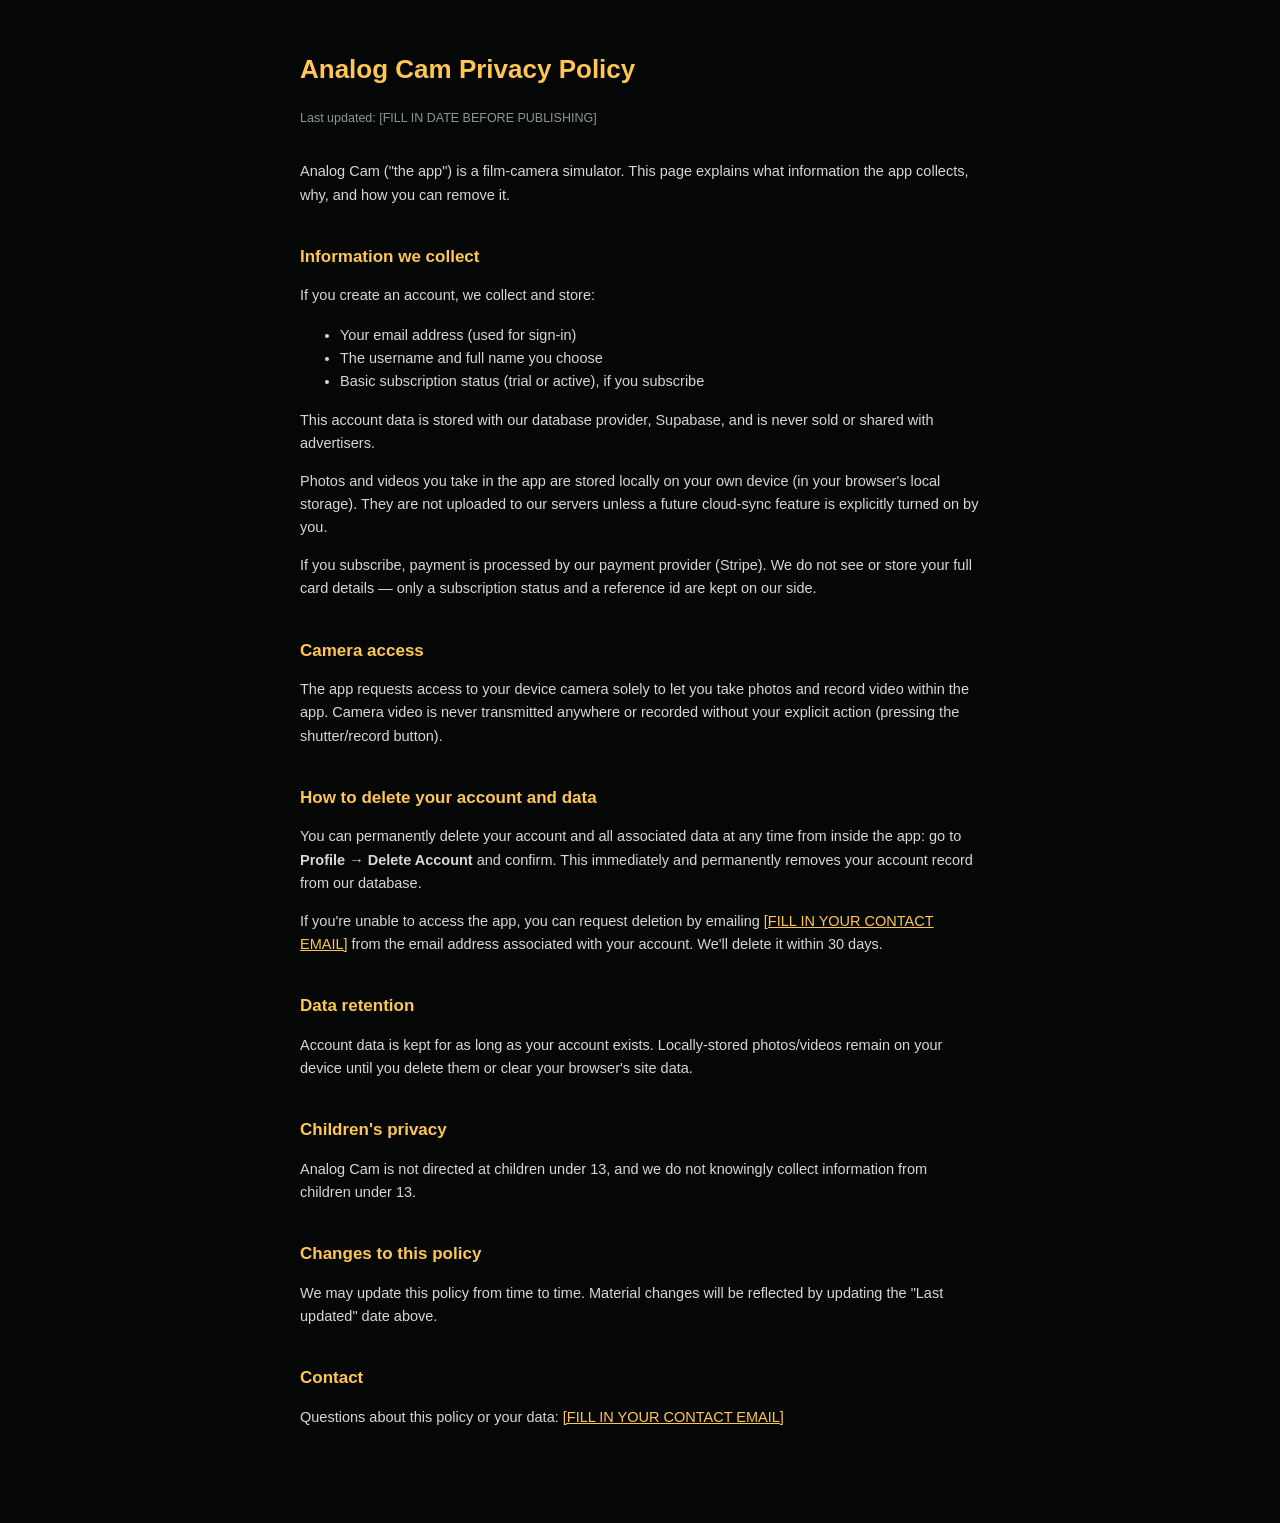
==== privacy.html @ 6237b558 "Add files via upload" ====
<!doctype html>
<html lang="en">
<head>
<meta charset="UTF-8" />
<meta name="viewport" content="width=device-width, initial-scale=1" />
<title>Privacy Policy — Analog Cam</title>
<style>
  body{background:#050706;color:#f2f2f2;font-family:-apple-system,BlinkMacSystemFont,"Segoe UI",Arial,sans-serif;max-width:680px;margin:0 auto;padding:32px 20px 80px;line-height:1.6}
  h1{color:#FFC653;font-size:26px}
  h2{color:#FFC653;font-size:17px;margin-top:36px}
  a{color:#FFC653}
  p,li{color:#d6d6d6;font-size:14.5px}
  .updated{color:#8f9694;font-size:12.5px;margin-bottom:32px}
  code{background:#101616;padding:1px 6px;border-radius:4px;font-size:13px}
</style>
</head>
<body>
  <h1>Analog Cam Privacy Policy</h1>
  <p class="updated">Last updated: [FILL IN DATE BEFORE PUBLISHING]</p>

  <p>Analog Cam ("the app") is a film-camera simulator. This page explains what
  information the app collects, why, and how you can remove it.</p>

  <h2>Information we collect</h2>
  <p>If you create an account, we collect and store:</p>
  <ul>
    <li>Your email address (used for sign-in)</li>
    <li>The username and full name you choose</li>
    <li>Basic subscription status (trial or active), if you subscribe</li>
  </ul>
  <p>This account data is stored with our database provider, Supabase, and is
  never sold or shared with advertisers.</p>

  <p>Photos and videos you take in the app are stored locally on your own
  device (in your browser's local storage). They are not uploaded to our
  servers unless a future cloud-sync feature is explicitly turned on by
  you.</p>

  <p>If you subscribe, payment is processed by our payment provider (Stripe).
  We do not see or store your full card details — only a subscription status
  and a reference id are kept on our side.</p>

  <h2>Camera access</h2>
  <p>The app requests access to your device camera solely to let you take
  photos and record video within the app. Camera video is never transmitted
  anywhere or recorded without your explicit action (pressing the
  shutter/record button).</p>

  <h2 id="delete-account">How to delete your account and data</h2>
  <p>You can permanently delete your account and all associated data at any
  time from inside the app: go to <b>Profile → Delete Account</b> and confirm.
  This immediately and permanently removes your account record from our
  database.</p>
  <p>If you're unable to access the app, you can request deletion by emailing
  <a href="mailto:[FILL IN YOUR CONTACT EMAIL]">[FILL IN YOUR CONTACT EMAIL]</a>
  from the email address associated with your account. We'll delete it within
  30 days.</p>

  <h2>Data retention</h2>
  <p>Account data is kept for as long as your account exists. Locally-stored
  photos/videos remain on your device until you delete them or clear your
  browser's site data.</p>

  <h2>Children's privacy</h2>
  <p>Analog Cam is not directed at children under 13, and we do not knowingly
  collect information from children under 13.</p>

  <h2>Changes to this policy</h2>
  <p>We may update this policy from time to time. Material changes will be
  reflected by updating the "Last updated" date above.</p>

  <h2>Contact</h2>
  <p>Questions about this policy or your data:
  <a href="mailto:[FILL IN YOUR CONTACT EMAIL]">[FILL IN YOUR CONTACT EMAIL]</a></p>
</body>
</html>
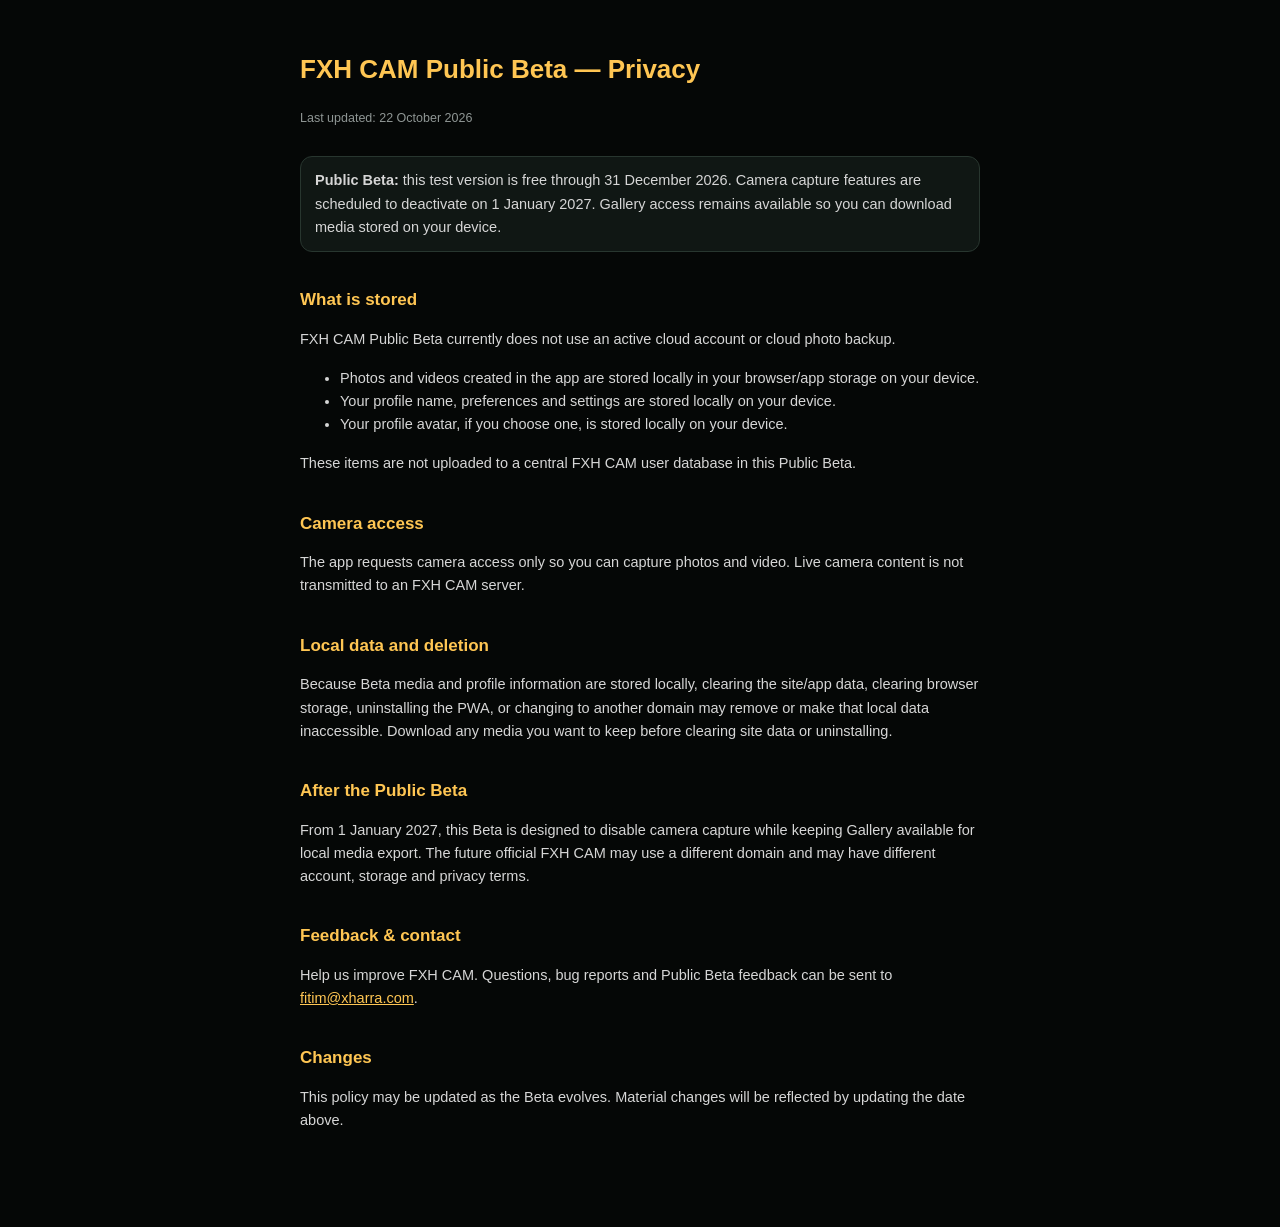
==== commit 6c7ec5c0: "Add files via upload" ====
--- a/privacy.html
+++ b/privacy.html
@@ -3,74 +3,40 @@
 <head>
 <meta charset="UTF-8" />
 <meta name="viewport" content="width=device-width, initial-scale=1" />
-<title>Privacy Policy — Analog Cam</title>
+<title>Privacy — FXH CAM Public Beta</title>
 <style>
   body{background:#050706;color:#f2f2f2;font-family:-apple-system,BlinkMacSystemFont,"Segoe UI",Arial,sans-serif;max-width:680px;margin:0 auto;padding:32px 20px 80px;line-height:1.6}
-  h1{color:#FFC653;font-size:26px}
-  h2{color:#FFC653;font-size:17px;margin-top:36px}
-  a{color:#FFC653}
-  p,li{color:#d6d6d6;font-size:14.5px}
-  .updated{color:#8f9694;font-size:12.5px;margin-bottom:32px}
-  code{background:#101616;padding:1px 6px;border-radius:4px;font-size:13px}
+  h1,h2{color:#FFC653} h1{font-size:26px} h2{font-size:17px;margin-top:34px}
+  a{color:#FFC653} p,li{color:#d6d6d6;font-size:14.5px}.updated{color:#8f9694;font-size:12.5px;margin-bottom:28px}.note{background:#101714;border:1px solid #28362f;padding:12px 14px;border-radius:12px}
 </style>
 </head>
 <body>
-  <h1>Analog Cam Privacy Policy</h1>
-  <p class="updated">Last updated: [FILL IN DATE BEFORE PUBLISHING]</p>
+  <h1>FXH CAM Public Beta — Privacy</h1>
+  <p class="updated">Last updated: 22 October 2026</p>
+  <p class="note"><b>Public Beta:</b> this test version is free through 31 December 2026. Camera capture features are scheduled to deactivate on 1 January 2027. Gallery access remains available so you can download media stored on your device.</p>
 
-  <p>Analog Cam ("the app") is a film-camera simulator. This page explains what
-  information the app collects, why, and how you can remove it.</p>
-
-  <h2>Information we collect</h2>
-  <p>If you create an account, we collect and store:</p>
+  <h2>What is stored</h2>
+  <p>FXH CAM Public Beta currently does not use an active cloud account or cloud photo backup.</p>
   <ul>
-    <li>Your email address (used for sign-in)</li>
-    <li>The username and full name you choose</li>
-    <li>Basic subscription status (trial or active), if you subscribe</li>
+    <li>Photos and videos created in the app are stored locally in your browser/app storage on your device.</li>
+    <li>Your profile name, preferences and settings are stored locally on your device.</li>
+    <li>Your profile avatar, if you choose one, is stored locally on your device.</li>
   </ul>
-  <p>This account data is stored with our database provider, Supabase, and is
-  never sold or shared with advertisers.</p>
-
-  <p>Photos and videos you take in the app are stored locally on your own
-  device (in your browser's local storage). They are not uploaded to our
-  servers unless a future cloud-sync feature is explicitly turned on by
-  you.</p>
-
-  <p>If you subscribe, payment is processed by our payment provider (Stripe).
-  We do not see or store your full card details — only a subscription status
-  and a reference id are kept on our side.</p>
+  <p>These items are not uploaded to a central FXH CAM user database in this Public Beta.</p>
 
   <h2>Camera access</h2>
-  <p>The app requests access to your device camera solely to let you take
-  photos and record video within the app. Camera video is never transmitted
-  anywhere or recorded without your explicit action (pressing the
-  shutter/record button).</p>
+  <p>The app requests camera access only so you can capture photos and video. Live camera content is not transmitted to an FXH CAM server.</p>
 
-  <h2 id="delete-account">How to delete your account and data</h2>
-  <p>You can permanently delete your account and all associated data at any
-  time from inside the app: go to <b>Profile → Delete Account</b> and confirm.
-  This immediately and permanently removes your account record from our
-  database.</p>
-  <p>If you're unable to access the app, you can request deletion by emailing
-  <a href="mailto:[FILL IN YOUR CONTACT EMAIL]">[FILL IN YOUR CONTACT EMAIL]</a>
-  from the email address associated with your account. We'll delete it within
-  30 days.</p>
+  <h2>Local data and deletion</h2>
+  <p>Because Beta media and profile information are stored locally, clearing the site/app data, clearing browser storage, uninstalling the PWA, or changing to another domain may remove or make that local data inaccessible. Download any media you want to keep before clearing site data or uninstalling.</p>
 
-  <h2>Data retention</h2>
-  <p>Account data is kept for as long as your account exists. Locally-stored
-  photos/videos remain on your device until you delete them or clear your
-  browser's site data.</p>
+  <h2>After the Public Beta</h2>
+  <p>From 1 January 2027, this Beta is designed to disable camera capture while keeping Gallery available for local media export. The future official FXH CAM may use a different domain and may have different account, storage and privacy terms.</p>
 
-  <h2>Children's privacy</h2>
-  <p>Analog Cam is not directed at children under 13, and we do not knowingly
-  collect information from children under 13.</p>
+  <h2>Feedback & contact</h2>
+  <p>Help us improve FXH CAM. Questions, bug reports and Public Beta feedback can be sent to <a href="mailto:fitim@xharra.com?subject=FXH%20CAM%20Public%20Beta%20Feedback">fitim@xharra.com</a>.</p>
 
-  <h2>Changes to this policy</h2>
-  <p>We may update this policy from time to time. Material changes will be
-  reflected by updating the "Last updated" date above.</p>
-
-  <h2>Contact</h2>
-  <p>Questions about this policy or your data:
-  <a href="mailto:[FILL IN YOUR CONTACT EMAIL]">[FILL IN YOUR CONTACT EMAIL]</a></p>
+  <h2>Changes</h2>
+  <p>This policy may be updated as the Beta evolves. Material changes will be reflected by updating the date above.</p>
 </body>
 </html>
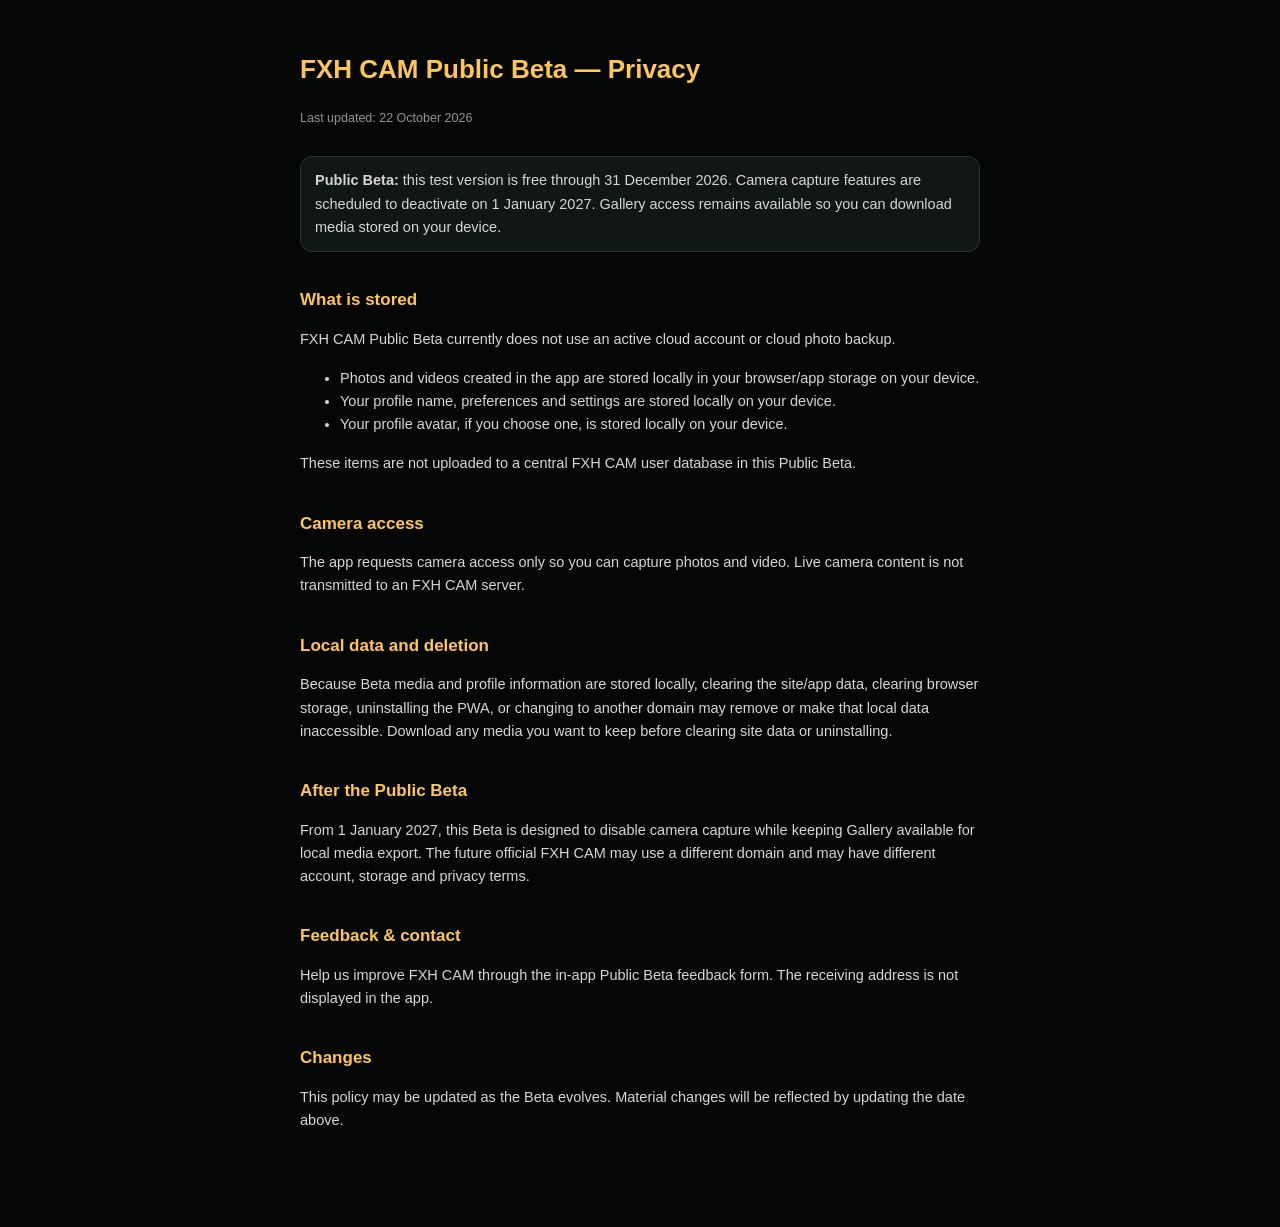
==== commit beee3ccd: "Add files via upload" ====
--- a/privacy.html
+++ b/privacy.html
@@ -34,7 +34,7 @@
   <p>From 1 January 2027, this Beta is designed to disable camera capture while keeping Gallery available for local media export. The future official FXH CAM may use a different domain and may have different account, storage and privacy terms.</p>
 
   <h2>Feedback & contact</h2>
-  <p>Help us improve FXH CAM. Questions, bug reports and Public Beta feedback can be sent to <a href="mailto:fitim@xharra.com?subject=FXH%20CAM%20Public%20Beta%20Feedback">fitim@xharra.com</a>.</p>
+  <p>Help us improve FXH CAM through the in-app Public Beta feedback form. The receiving address is not displayed in the app.</p>
 
   <h2>Changes</h2>
   <p>This policy may be updated as the Beta evolves. Material changes will be reflected by updating the date above.</p>
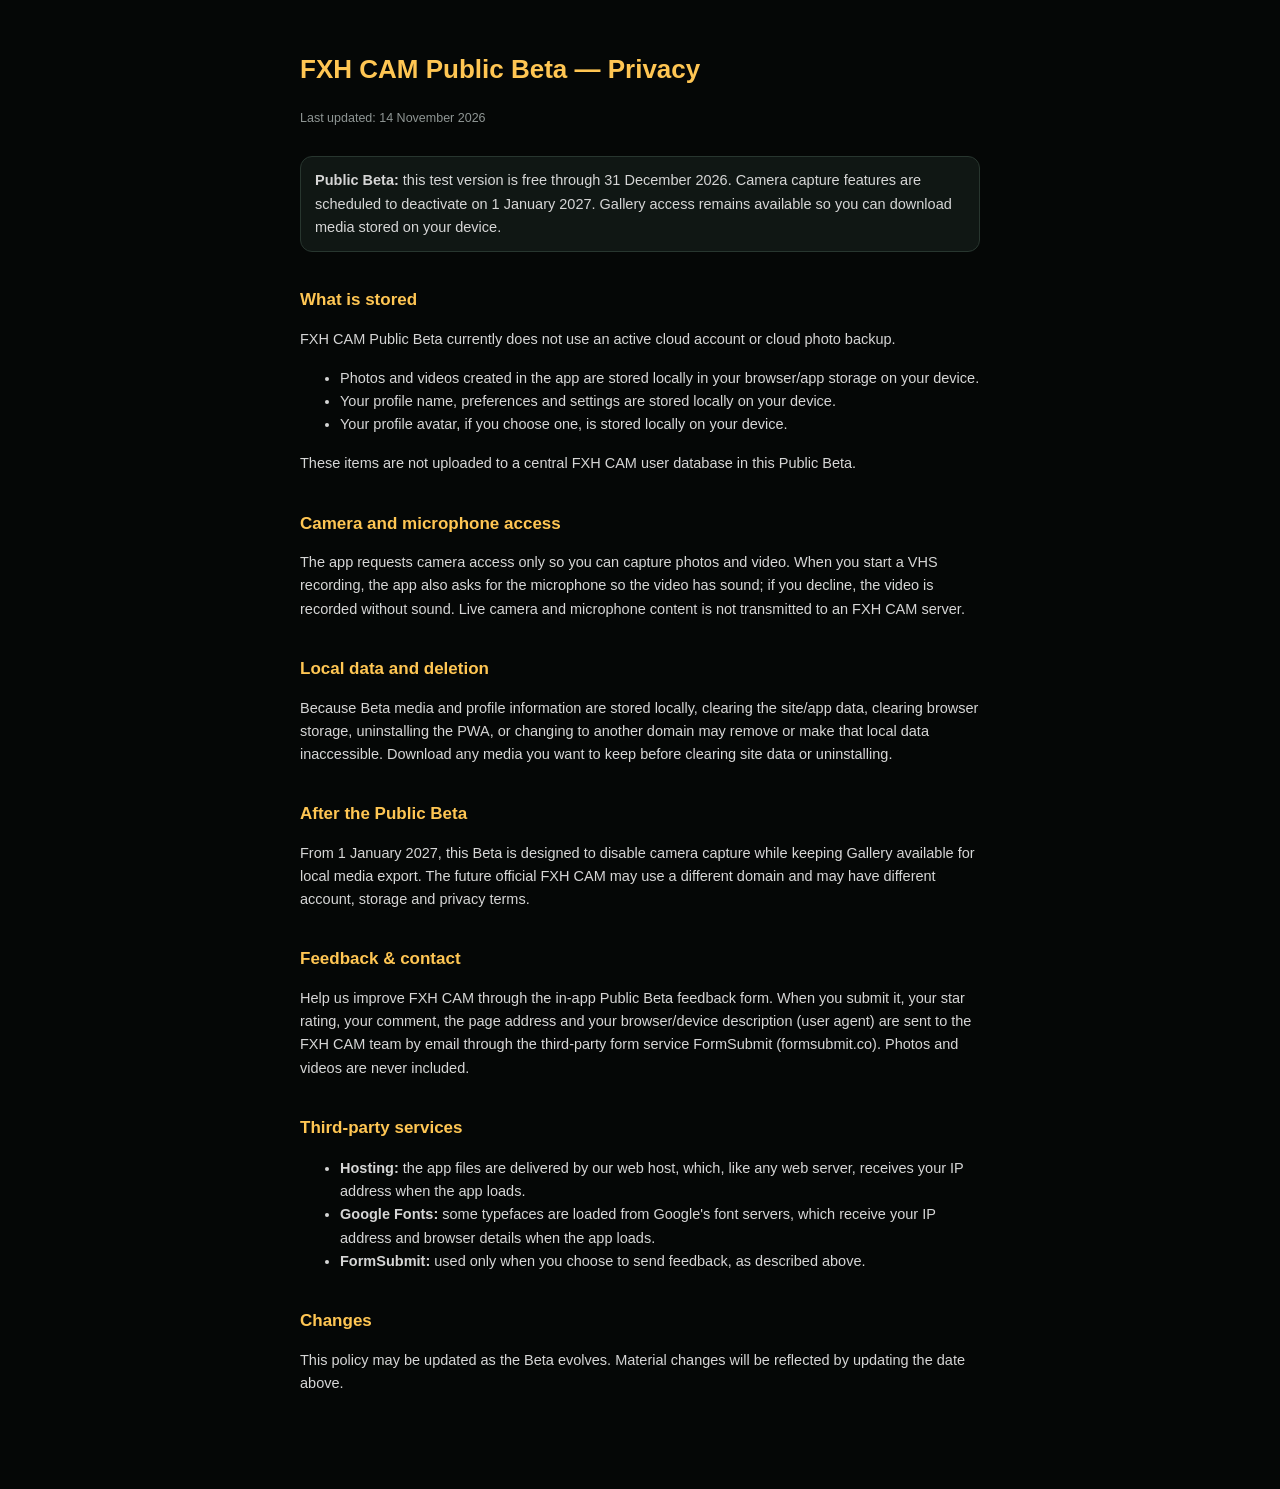
==== commit 121e1faa: "Add files via upload" ====
--- a/privacy.html
+++ b/privacy.html
@@ -12,7 +12,7 @@
 </head>
 <body>
   <h1>FXH CAM Public Beta — Privacy</h1>
-  <p class="updated">Last updated: 22 October 2026</p>
+  <p class="updated">Last updated: 14 November 2026</p>
   <p class="note"><b>Public Beta:</b> this test version is free through 31 December 2026. Camera capture features are scheduled to deactivate on 1 January 2027. Gallery access remains available so you can download media stored on your device.</p>
 
   <h2>What is stored</h2>
@@ -24,8 +24,8 @@
   </ul>
   <p>These items are not uploaded to a central FXH CAM user database in this Public Beta.</p>
 
-  <h2>Camera access</h2>
-  <p>The app requests camera access only so you can capture photos and video. Live camera content is not transmitted to an FXH CAM server.</p>
+  <h2>Camera and microphone access</h2>
+  <p>The app requests camera access only so you can capture photos and video. When you start a VHS recording, the app also asks for the microphone so the video has sound; if you decline, the video is recorded without sound. Live camera and microphone content is not transmitted to an FXH CAM server.</p>
 
   <h2>Local data and deletion</h2>
   <p>Because Beta media and profile information are stored locally, clearing the site/app data, clearing browser storage, uninstalling the PWA, or changing to another domain may remove or make that local data inaccessible. Download any media you want to keep before clearing site data or uninstalling.</p>
@@ -34,7 +34,14 @@
   <p>From 1 January 2027, this Beta is designed to disable camera capture while keeping Gallery available for local media export. The future official FXH CAM may use a different domain and may have different account, storage and privacy terms.</p>
 
   <h2>Feedback & contact</h2>
-  <p>Help us improve FXH CAM through the in-app Public Beta feedback form. The receiving address is not displayed in the app.</p>
+  <p>Help us improve FXH CAM through the in-app Public Beta feedback form. When you submit it, your star rating, your comment, the page address and your browser/device description (user agent) are sent to the FXH CAM team by email through the third-party form service FormSubmit (formsubmit.co). Photos and videos are never included.</p>
+
+  <h2>Third-party services</h2>
+  <ul>
+    <li><b>Hosting:</b> the app files are delivered by our web host, which, like any web server, receives your IP address when the app loads.</li>
+    <li><b>Google Fonts:</b> some typefaces are loaded from Google's font servers, which receive your IP address and browser details when the app loads.</li>
+    <li><b>FormSubmit:</b> used only when you choose to send feedback, as described above.</li>
+  </ul>
 
   <h2>Changes</h2>
   <p>This policy may be updated as the Beta evolves. Material changes will be reflected by updating the date above.</p>
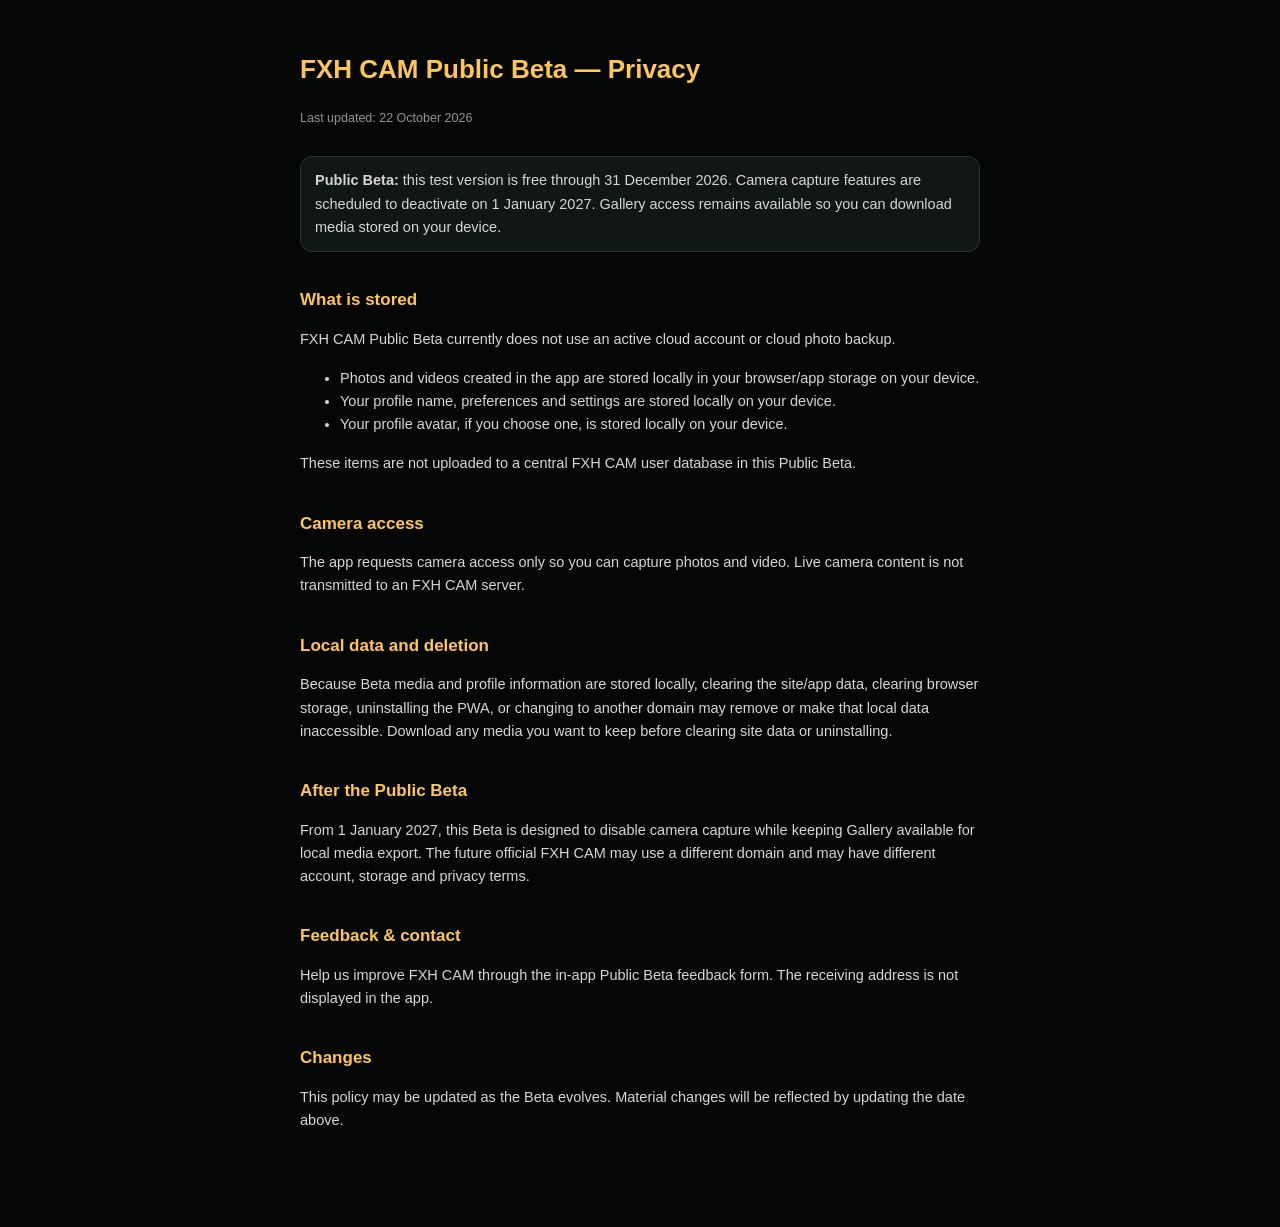
==== commit 2d2d33d0: "Add files via upload" ====
--- a/privacy.html
+++ b/privacy.html
@@ -12,7 +12,7 @@
 </head>
 <body>
   <h1>FXH CAM Public Beta — Privacy</h1>
-  <p class="updated">Last updated: 14 November 2026</p>
+  <p class="updated">Last updated: 22 October 2026</p>
   <p class="note"><b>Public Beta:</b> this test version is free through 31 December 2026. Camera capture features are scheduled to deactivate on 1 January 2027. Gallery access remains available so you can download media stored on your device.</p>
 
   <h2>What is stored</h2>
@@ -24,8 +24,8 @@
   </ul>
   <p>These items are not uploaded to a central FXH CAM user database in this Public Beta.</p>
 
-  <h2>Camera and microphone access</h2>
-  <p>The app requests camera access only so you can capture photos and video. When you start a VHS recording, the app also asks for the microphone so the video has sound; if you decline, the video is recorded without sound. Live camera and microphone content is not transmitted to an FXH CAM server.</p>
+  <h2>Camera access</h2>
+  <p>The app requests camera access only so you can capture photos and video. Live camera content is not transmitted to an FXH CAM server.</p>
 
   <h2>Local data and deletion</h2>
   <p>Because Beta media and profile information are stored locally, clearing the site/app data, clearing browser storage, uninstalling the PWA, or changing to another domain may remove or make that local data inaccessible. Download any media you want to keep before clearing site data or uninstalling.</p>
@@ -34,14 +34,7 @@
   <p>From 1 January 2027, this Beta is designed to disable camera capture while keeping Gallery available for local media export. The future official FXH CAM may use a different domain and may have different account, storage and privacy terms.</p>
 
   <h2>Feedback & contact</h2>
-  <p>Help us improve FXH CAM through the in-app Public Beta feedback form. When you submit it, your star rating, your comment, the page address and your browser/device description (user agent) are sent to the FXH CAM team by email through the third-party form service FormSubmit (formsubmit.co). Photos and videos are never included.</p>
-
-  <h2>Third-party services</h2>
-  <ul>
-    <li><b>Hosting:</b> the app files are delivered by our web host, which, like any web server, receives your IP address when the app loads.</li>
-    <li><b>Google Fonts:</b> some typefaces are loaded from Google's font servers, which receive your IP address and browser details when the app loads.</li>
-    <li><b>FormSubmit:</b> used only when you choose to send feedback, as described above.</li>
-  </ul>
+  <p>Help us improve FXH CAM through the in-app Public Beta feedback form. The receiving address is not displayed in the app.</p>
 
   <h2>Changes</h2>
   <p>This policy may be updated as the Beta evolves. Material changes will be reflected by updating the date above.</p>
